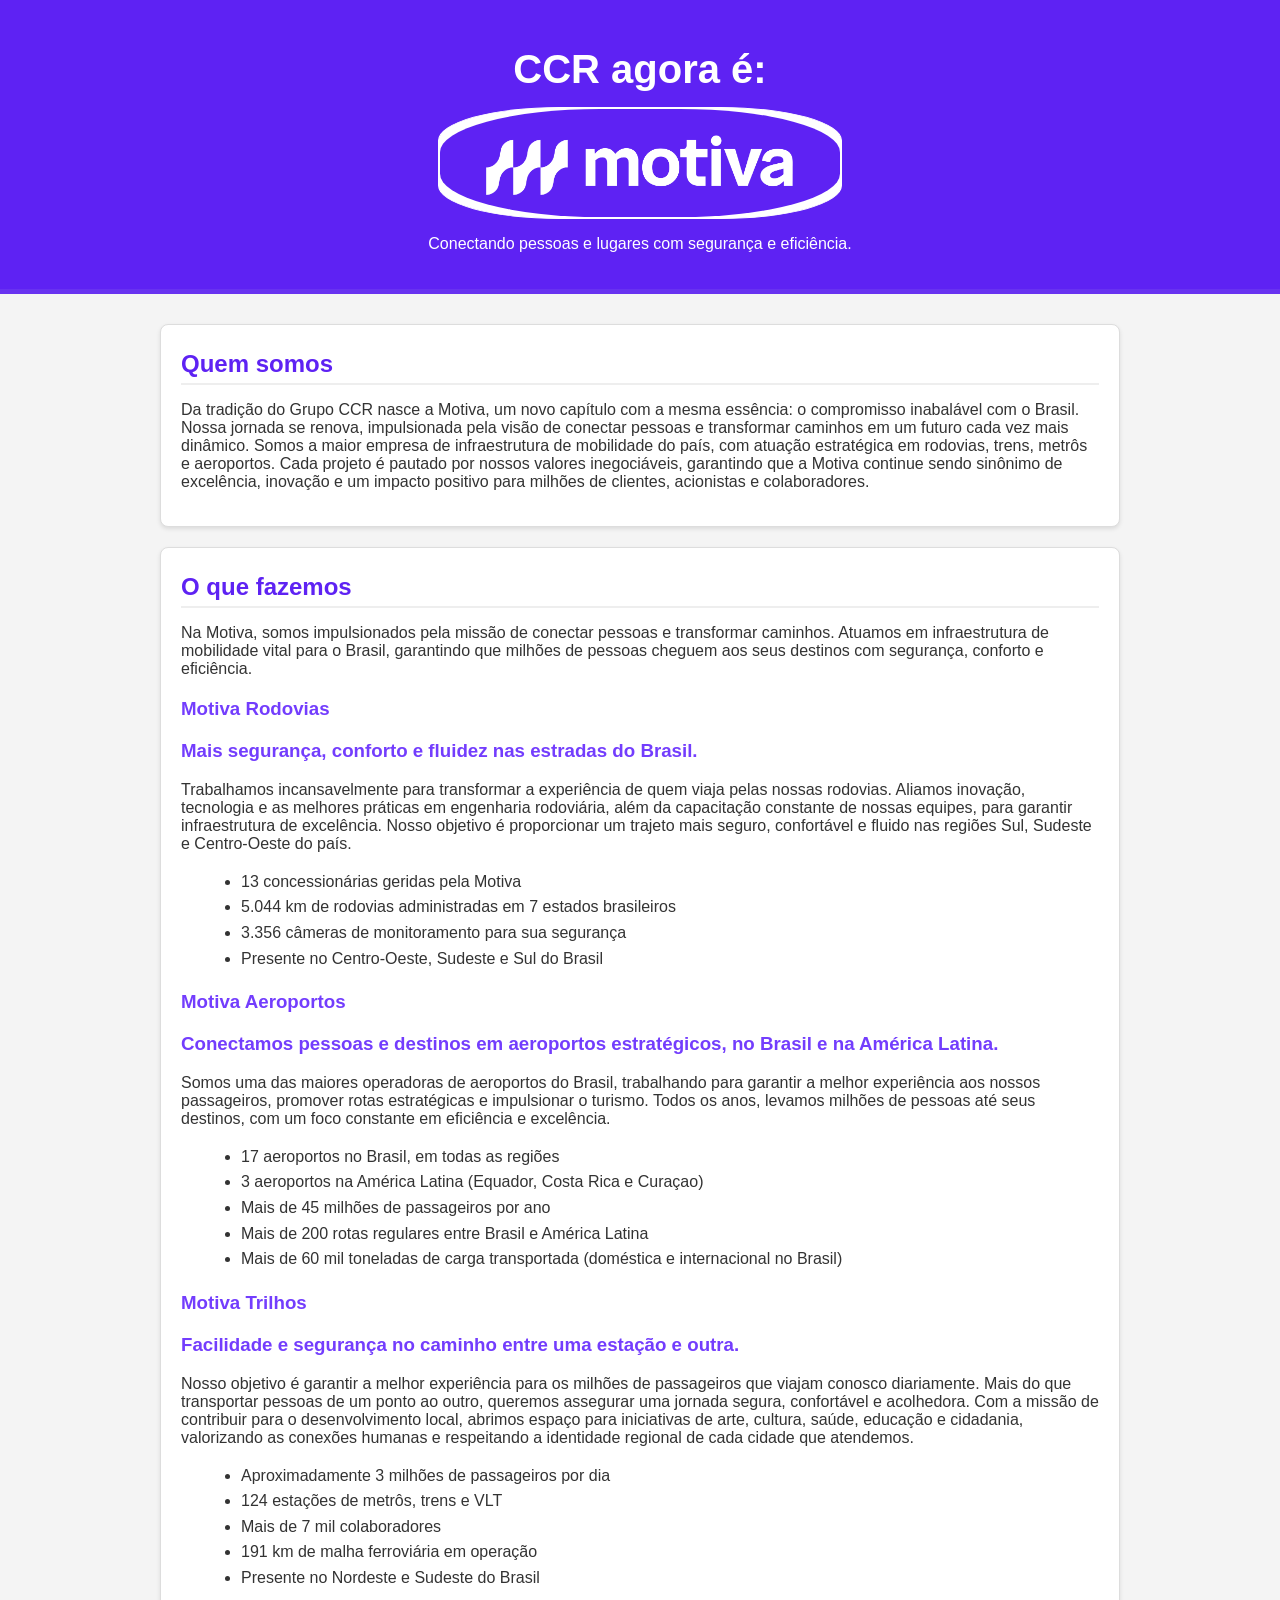
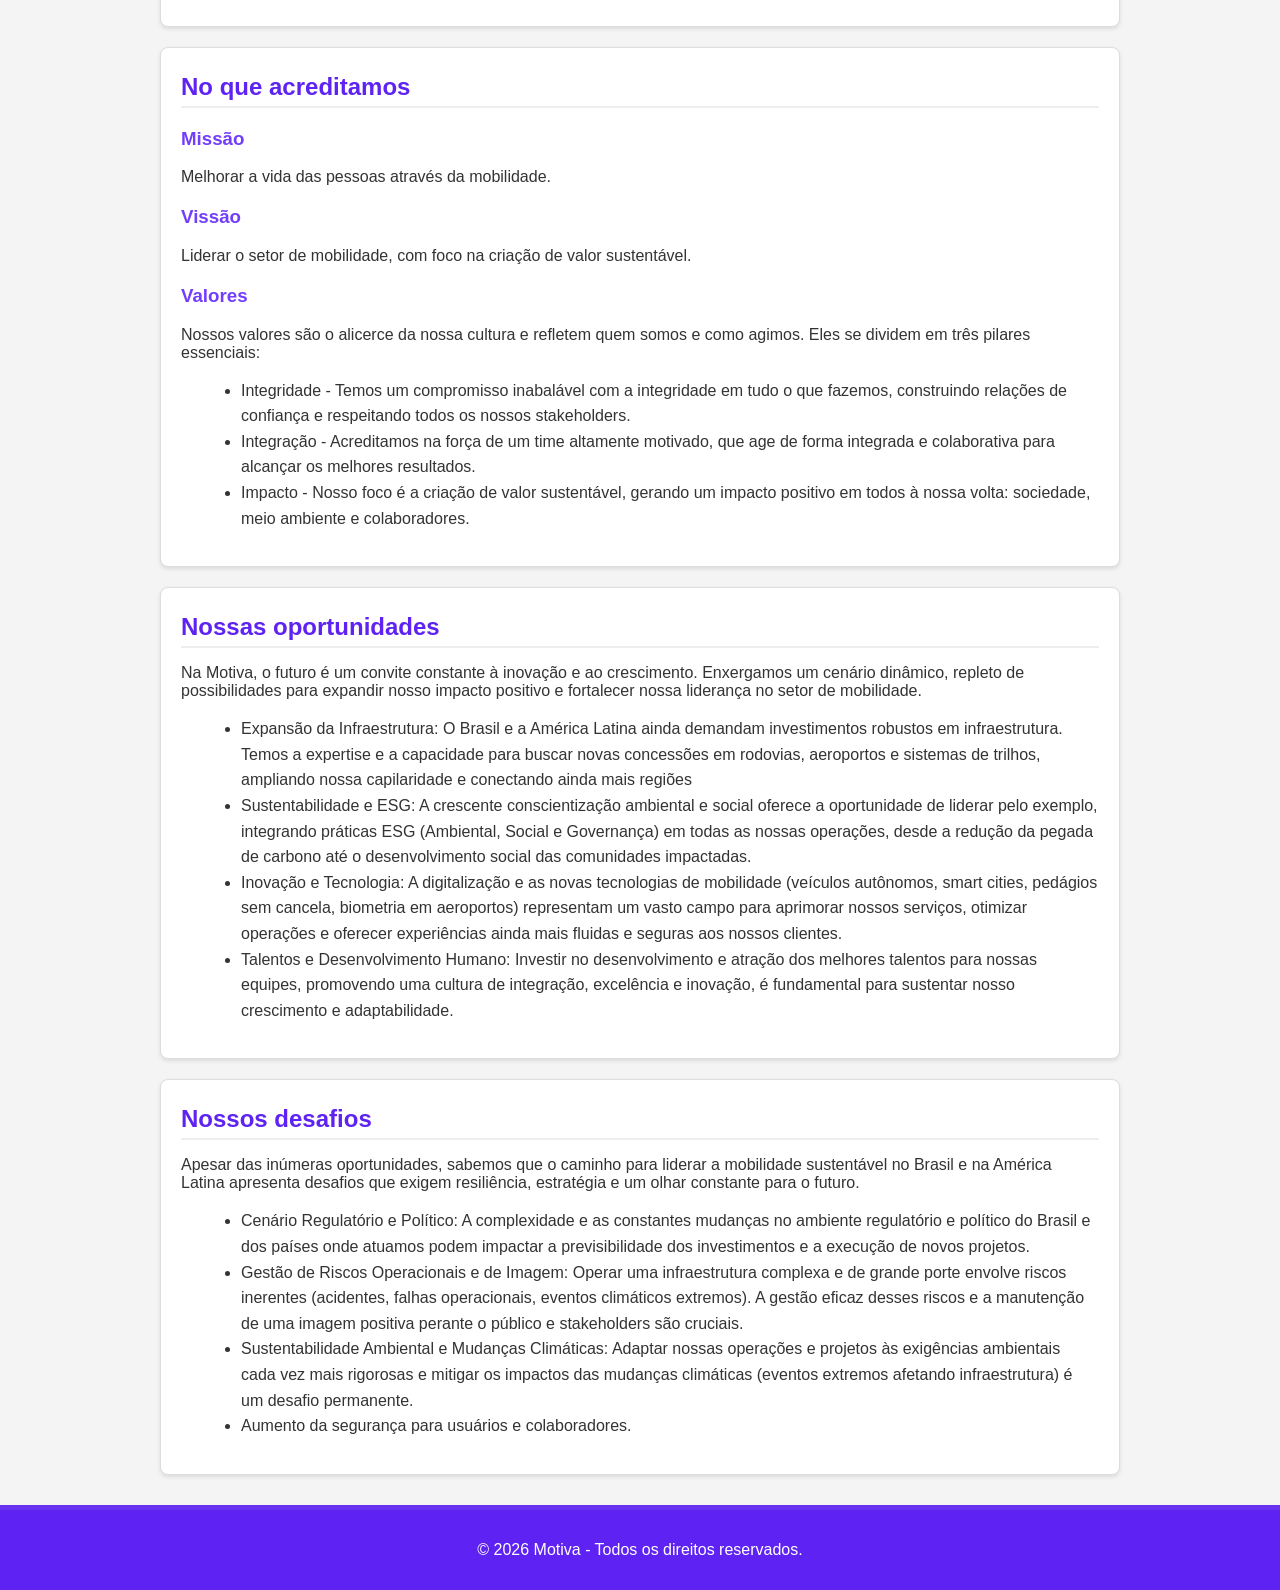
==== checkpoint2-da/index.html @ 9237e3c1 "adicionando atividade cp02" ====
<!DOCTYPE html>
<html lang="en">
<head>
    <meta charset="UTF-8">
    <meta name="viewport" content="width=device-width, initial-scale=1.0">
    <title>CCR Motiva - Mobilidade e Infraestrutura</title>
    <link rel="stylesheet" href="style.css">
</head>
<body>
    <div class="header">
        <h1>CCR agora é: </h1>
        <div class="logo">
            <img src="assets/logo_motiva.png" alt="Logo motiva">
        </div>
        <p>Conectando pessoas e lugares com segurança e eficiência.</p>
    </div>

    <div class="container">
        <div class="section">
            <h2>Quem somos</h2>
            <p>Da tradição do Grupo CCR nasce a Motiva, um novo capítulo com a mesma essência: o compromisso inabalável com o Brasil. Nossa jornada se renova, impulsionada pela visão de conectar pessoas e transformar caminhos em 
                um futuro cada vez mais dinâmico. Somos a maior empresa de infraestrutura de mobilidade do país, com atuação estratégica em rodovias, trens, metrôs e aeroportos. Cada projeto é pautado por nossos valores inegociáveis, 
                garantindo que a Motiva continue sendo sinônimo de excelência, inovação e um impacto positivo para milhões de clientes, acionistas e colaboradores.</p>
        </div>
        <div class="section">
            <h2>O que fazemos</h2>
            <p>Na Motiva, somos impulsionados pela missão de conectar pessoas e transformar caminhos. Atuamos em infraestrutura de mobilidade vital para o Brasil, garantindo que milhões de pessoas cheguem aos seus destinos com 
                segurança, conforto e eficiência.</p>
            <h3>Motiva Rodovias</h3>
            <h3>Mais segurança, conforto e fluidez nas estradas do Brasil.</h3>
            <p>Trabalhamos incansavelmente para transformar a experiência de quem viaja pelas nossas rodovias. Aliamos inovação, tecnologia e as melhores práticas em engenharia rodoviária, além da capacitação constante de nossas 
                equipes, para garantir infraestrutura de excelência. Nosso objetivo é proporcionar um trajeto mais seguro, confortável e fluido nas regiões Sul, Sudeste e Centro-Oeste do país.</p>
            <ul>
                <li>13 concessionárias geridas pela Motiva</li>
                <li>5.044 km de rodovias administradas em 7 estados brasileiros</li>
                <li>3.356 câmeras de monitoramento para sua segurança</li>
                <li>Presente no Centro-Oeste, Sudeste e Sul do Brasil</li>
            </ul>
            <h3>Motiva Aeroportos</h3>
            <h3>Conectamos pessoas e destinos em aeroportos estratégicos, no Brasil e na América Latina.</h3>
            <p>Somos uma das maiores operadoras de aeroportos do Brasil, trabalhando para garantir a melhor experiência aos nossos passageiros, promover rotas estratégicas e impulsionar o turismo. Todos os anos, levamos milhões 
                de pessoas até seus destinos, com um foco constante em eficiência e excelência.</p>
            <ul>
                <li>17 aeroportos no Brasil, em todas as regiões</li>
                <li>3 aeroportos na América Latina (Equador, Costa Rica e Curaçao)</li>
                <li>Mais de 45 milhões de passageiros por ano</li>
                <li>Mais de 200 rotas regulares entre Brasil e América Latina</li>
                <li>Mais de 60 mil toneladas de carga transportada (doméstica e internacional no Brasil)</li>
            </ul>
            <h3>Motiva Trilhos</h3>
            <h3>Facilidade e segurança no caminho entre uma estação e outra.</h3>
            <p>Nosso objetivo é garantir a melhor experiência para os milhões de passageiros que viajam conosco diariamente. Mais do que transportar pessoas de um ponto ao outro, queremos assegurar uma jornada segura, confortável
                 e acolhedora. Com a missão de contribuir para o desenvolvimento local, abrimos espaço para iniciativas de arte, cultura, saúde, educação e cidadania, valorizando as conexões humanas e respeitando a identidade regional de cada cidade que atendemos.</p>
            <ul>
                <li>Aproximadamente 3 milhões de passageiros por dia</li>
                <li>124 estações de metrôs, trens e VLT</li>
                <li>Mais de 7 mil colaboradores</li>
                <li>191 km de malha ferroviária em operação</li>
                <li>Presente no Nordeste e Sudeste do Brasil</li>
            </ul>
        </div>
        <div class="section">
            <h2>No que acreditamos</h2>
            <h3>Missão</h3>
            <p>Melhorar a vida das pessoas através da mobilidade.</p>
            <h3>Vissão</h3>
            <p>Liderar o setor de mobilidade, com foco na criação de valor sustentável.</p>
            <h3>Valores</h3>
            <p>Nossos valores são o alicerce da nossa cultura e refletem quem somos e como agimos. Eles se dividem em três pilares essenciais:</p>
            <ul>
                <li>Integridade - Temos um compromisso inabalável com a integridade em tudo o que fazemos, construindo relações de confiança e respeitando todos os nossos stakeholders.</li>
                <li>Integração - Acreditamos na força de um time altamente motivado, que age de forma integrada e colaborativa para alcançar os melhores resultados.</li>
                <li>Impacto - Nosso foco é a criação de valor sustentável, gerando um impacto positivo em todos à nossa volta: sociedade, meio ambiente e colaboradores.</li>
            </ul>
        </div>
        <div class="section">
            <h2>Nossas oportunidades</h2>
            <p>Na Motiva, o futuro é um convite constante à inovação e ao crescimento. Enxergamos um cenário dinâmico, repleto de possibilidades para expandir nosso impacto positivo e fortalecer nossa liderança no setor de mobilidade.</p>
            <ul>
                <li>Expansão da Infraestrutura: O Brasil e a América Latina ainda demandam investimentos robustos em infraestrutura. Temos a expertise e a capacidade para buscar novas concessões em rodovias, aeroportos e sistemas de trilhos, ampliando nossa capilaridade e conectando ainda mais regiões</li>
                <li>Sustentabilidade e ESG: A crescente conscientização ambiental e social oferece a oportunidade de liderar pelo exemplo, integrando práticas ESG (Ambiental, Social e Governança) em todas as nossas operações, desde a redução da pegada de carbono até o desenvolvimento social das comunidades impactadas.</li>
                <li>Inovação e Tecnologia: A digitalização e as novas tecnologias de mobilidade (veículos autônomos, smart cities, pedágios sem cancela, biometria em aeroportos) representam um vasto campo para aprimorar nossos serviços, otimizar operações e oferecer experiências ainda mais fluidas e seguras aos nossos clientes.</li>
                <li>Talentos e Desenvolvimento Humano: Investir no desenvolvimento e atração dos melhores talentos para nossas equipes, promovendo uma cultura de integração, excelência e inovação, é fundamental para sustentar nosso crescimento e adaptabilidade.</li>
            </ul>
        </div>
        <div class="section">
            <h2>Nossos desafios</h2>
            <p>Apesar das inúmeras oportunidades, sabemos que o caminho para liderar a mobilidade sustentável no Brasil e na América Latina apresenta desafios que exigem resiliência, estratégia e um olhar constante para o futuro.</p>
            <ul>
                <li>Cenário Regulatório e Político: A complexidade e as constantes mudanças no ambiente regulatório e político do Brasil e dos países onde atuamos podem impactar a previsibilidade dos investimentos e a execução de novos projetos.</li>
                <li>Gestão de Riscos Operacionais e de Imagem: Operar uma infraestrutura complexa e de grande porte envolve riscos inerentes (acidentes, falhas operacionais, eventos climáticos extremos). A gestão eficaz desses riscos e a manutenção de uma imagem positiva perante o público e stakeholders são cruciais.</li>
                <li>Sustentabilidade Ambiental e Mudanças Climáticas: Adaptar nossas operações e projetos às exigências ambientais cada vez mais rigorosas e mitigar os impactos das mudanças climáticas (eventos extremos afetando infraestrutura) é um desafio permanente.</li>
                <li>Aumento da segurança para usuários e colaboradores.</li>
            </ul>
        </div>
    </div>

    <div class="footer">
        <p>&copy; 2026 Motiva - Todos os direitos reservados.</p>
    </div>
</body>
</html>
---- checkpoint2-da/style.css ----
body {
    font-family: Helvetica;
    margin: 0;
    padding: 0;
    background-color: #f4f4f4;
    color: #333;
}

.header {
    background-color: #5e22f3; /* Darker blue for header */
    color: white;
    padding: 20px;
    text-align: center;
    margin-bottom: 30px;
    border-bottom: 5px solid #6832f0;
}

.header h1 {
    margin-bottom: 15px;
    font-size: 40px;
}

.logo {
    background-color: white; /* Placeholder for logo */
    border-radius: 30%; /* Make it circular */
    margin: 0 auto 15px auto;
    display: flex;
    justify-content: center;
    align-items: center;
    border: 1px solid white; /* White border for the logo */
    padding: 1px; /* Padding inside the logo div */
    max-width: 400px; /* Example: limit the logo container to 100px wide */
    height: auto; /* Allow height to adjust automatically */
}

.logo img {
    max-width: 100%; /* Ensure the image doesn't overflow its parent */
    height: auto;    /* Maintain aspect ratio */
    display: block;  /* Remove extra space below the image */
    border-radius: 40%; /* Make the image itself circular if it's square */
}


.container {
    max-width: 960px;
    margin: 20px auto;
    padding: 0 20px;
}

.section {
    background-color: white;
    margin-bottom: 20px;
    padding: 20px;
    border: 1px solid #ddd;
    border-radius: 8px;
    box-shadow: 0 2px 4px rgba(0,0,0,0.1);
}

.section h2 {
    color: #5e22f3;
    border-bottom: 2px solid #eee;
    padding-bottom: 10px;
    margin-bottom: 15px;
}

.section h3 {
    color: #733dfd; /* Lighter blue for subheadings */
    margin-top: 20px;
}

ul {
    list-style-type: disc;
    margin-left: 20px;
    line-height: 1.6;
}

ol {
    list-style-type: decimal;
    margin-left: 20px;
    line-height: 1.6;
}

table.business-areas {
    width: 100%;
    border-collapse: collapse;
    margin-top: 15px;
}

table.business-areas th,
table.business-areas td {
    border: 1px solid #ddd;
    padding: 10px;
    text-align: left;
}

table.business-areas th {
    background-color: #f2f2f2;
    color: #5e22f3;
}

a {
    color: #5e22f3;
    text-decoration: none;
}

a:hover {
    text-decoration: underline;
}

.footer {
    background-color: #5e22f3;
    color: white;
    text-align: center;
    padding: 15px;
    margin-top: 30px;
    border-top: 5px solid #6832f0;
}

/* Box Model - demonstrating padding, margin, and border */
.section p, .section ul, .section table {
    margin-bottom: 15px; /* Margin below paragraphs, lists, and tables */
}

.section h2 {
    margin-top: 0; /* No top margin for the first h2 in a section */
    padding-top: 5px; /* Small padding at the top */
    padding-bottom: 5px; /* Small padding at the bottom */
}
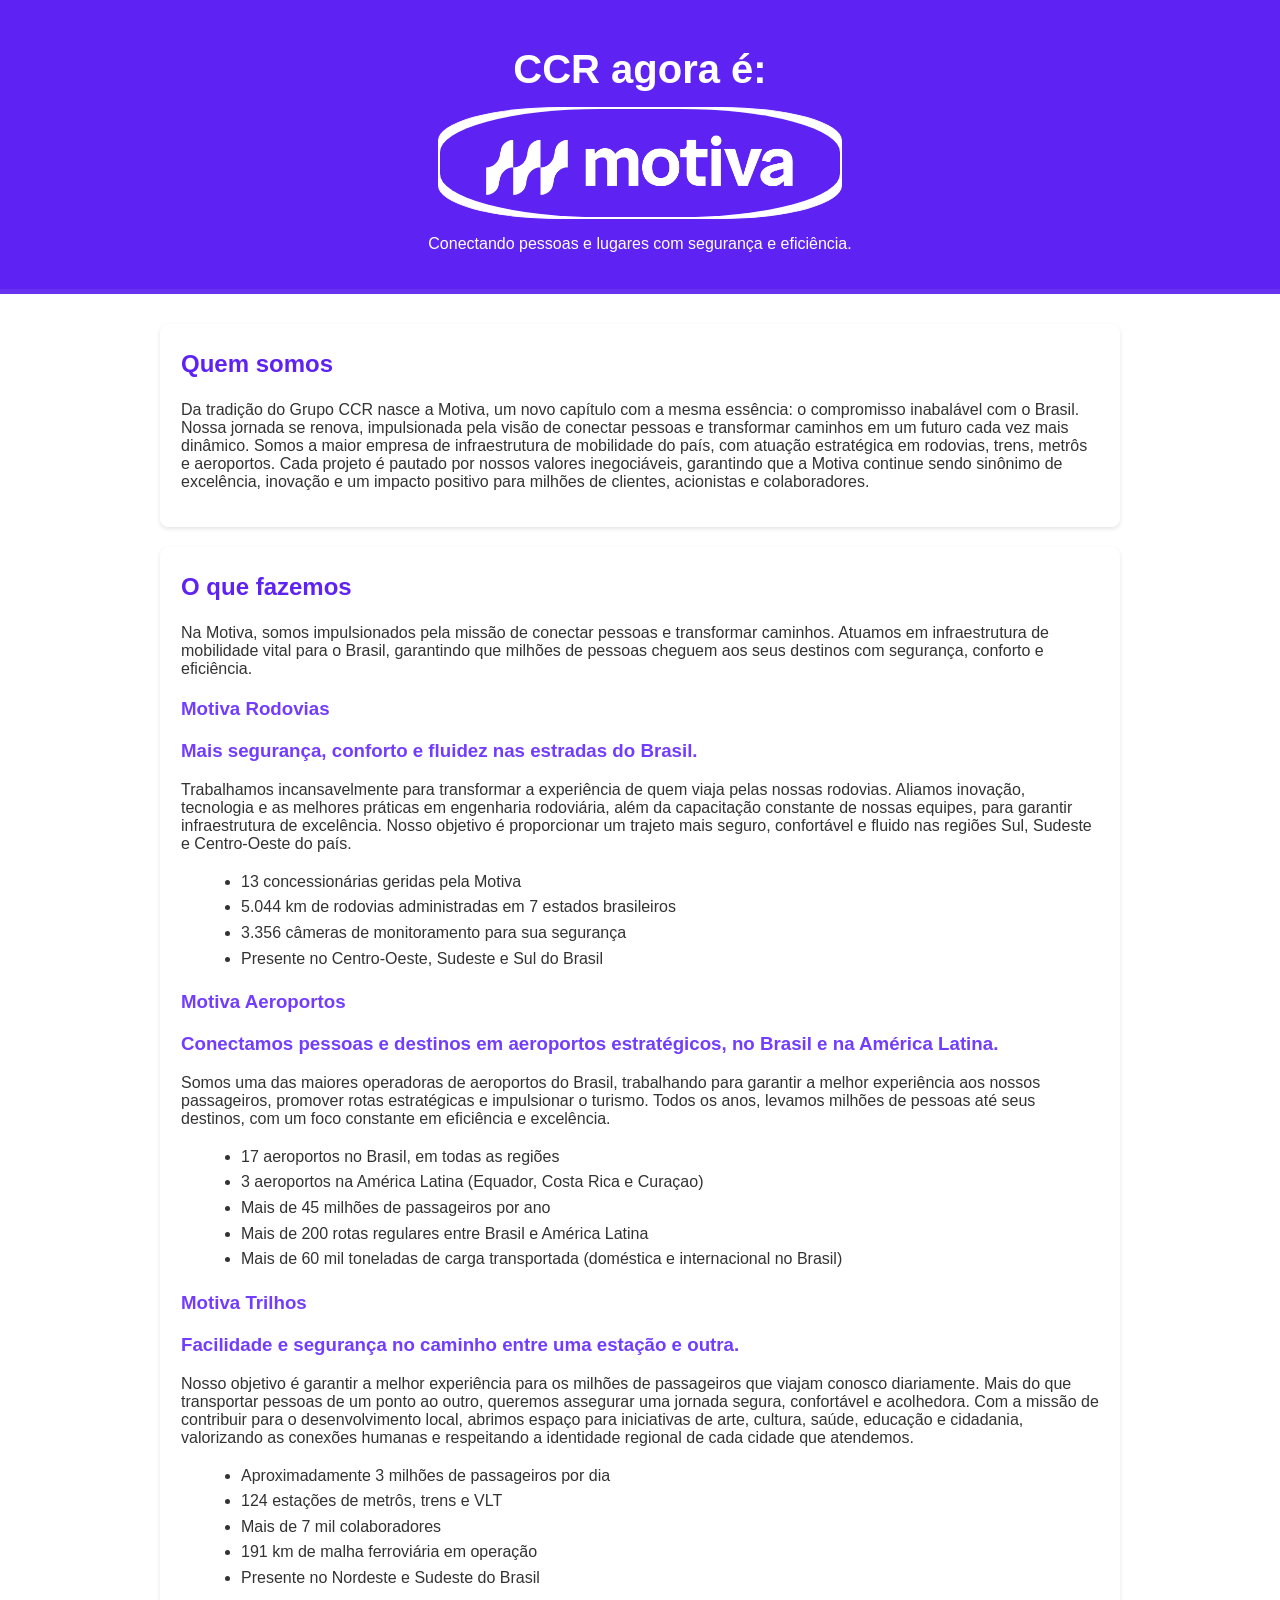
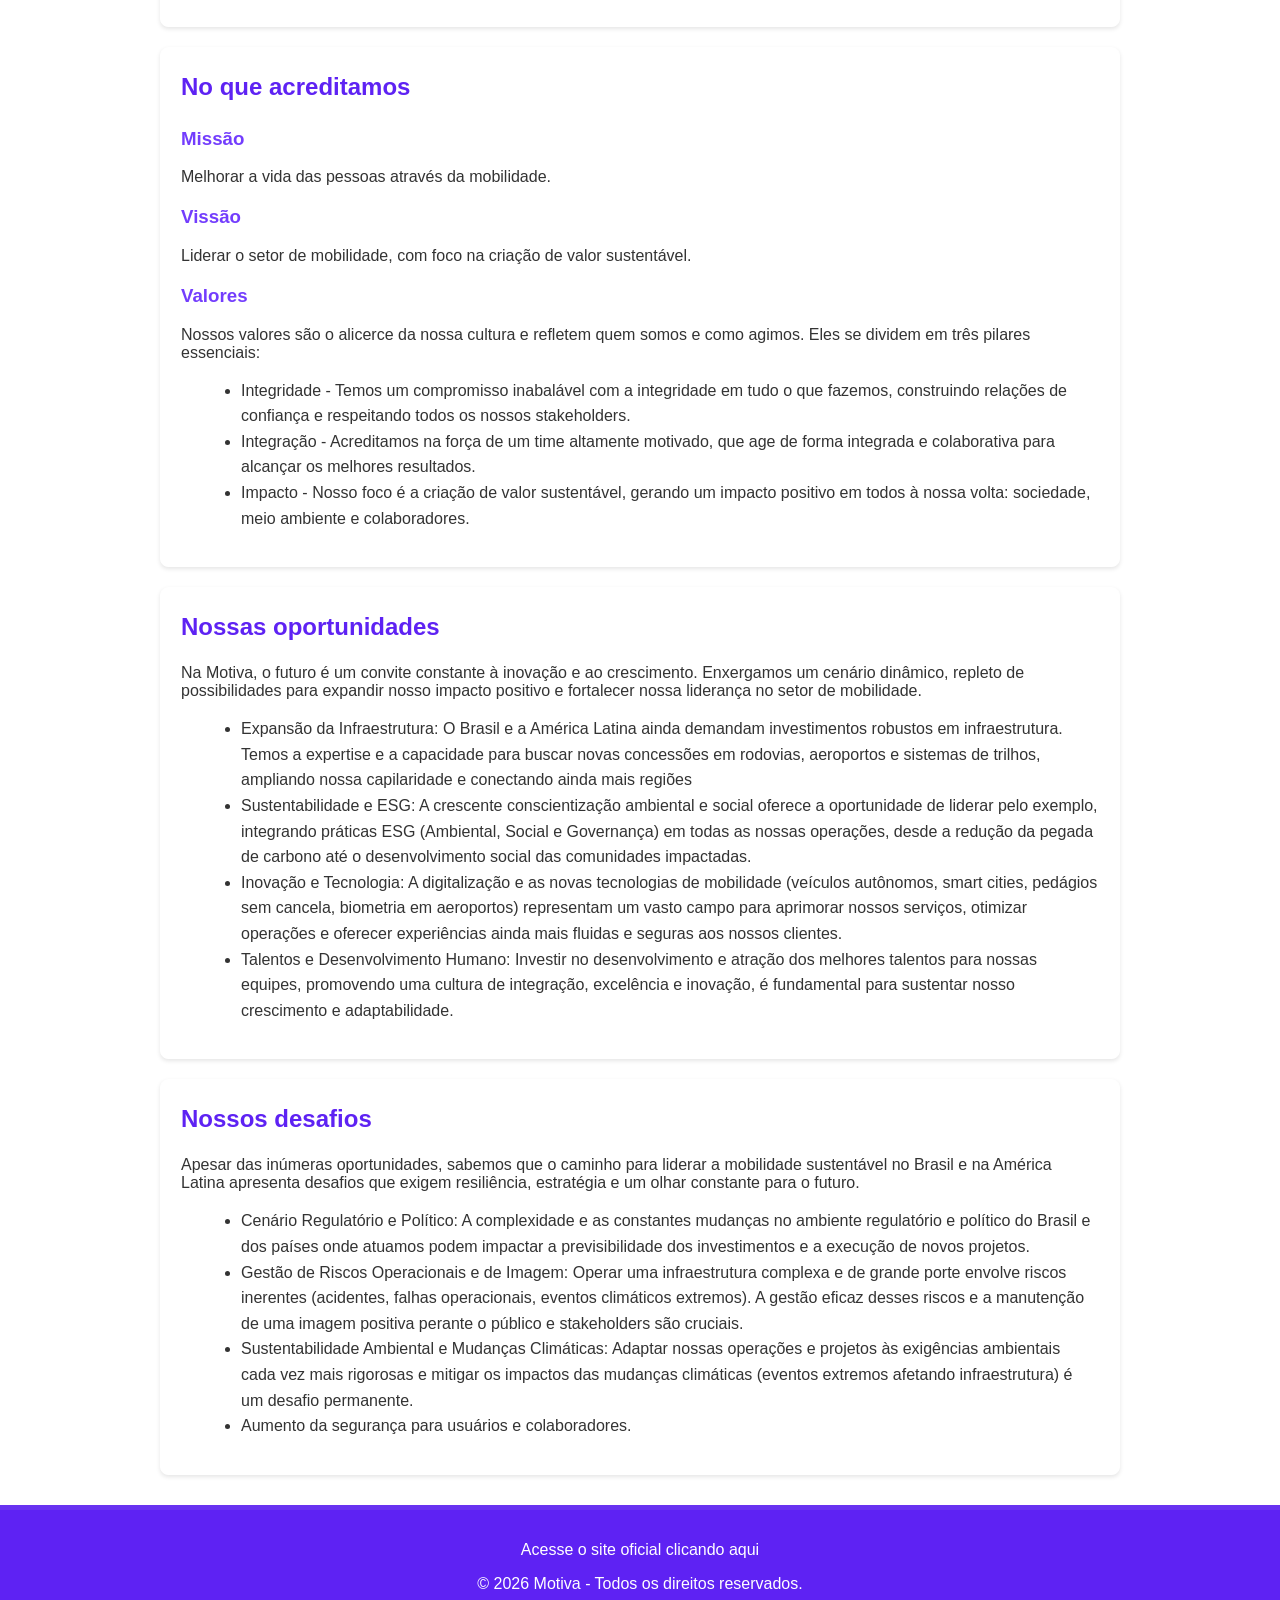
==== commit 18bb0875: "adicionando link e unificando cores" ====
--- a/checkpoint2-da/index.html
+++ b/checkpoint2-da/index.html
@@ -96,6 +96,7 @@
     </div>
 
     <div class="footer">
+        <p>Acesse o site oficial clicando <a href="https://www.motiva.com.br/">aqui</a></p>
         <p>&copy; 2026 Motiva - Todos os direitos reservados.</p>
     </div>
 </body>
--- a/checkpoint2-da/style.css
+++ b/checkpoint2-da/style.css
@@ -2,13 +2,13 @@
     font-family: Helvetica;
     margin: 0;
     padding: 0;
-    background-color: #f4f4f4;
+    background-color: #fff;
     color: #333;
 }
 
 .header {
-    background-color: #5e22f3; /* Darker blue for header */
-    color: white;
+    background-color: #5e22f3;
+    color: #fff;
     padding: 20px;
     text-align: center;
     margin-bottom: 30px;
@@ -21,23 +21,23 @@
 }
 
 .logo {
-    background-color: white; /* Placeholder for logo */
-    border-radius: 30%; /* Make it circular */
+    background-color: #fff; 
+    border-radius: 30%;
     margin: 0 auto 15px auto;
     display: flex;
     justify-content: center;
     align-items: center;
-    border: 1px solid white; /* White border for the logo */
-    padding: 1px; /* Padding inside the logo div */
-    max-width: 400px; /* Example: limit the logo container to 100px wide */
-    height: auto; /* Allow height to adjust automatically */
+    border: 1px solid #fff; 
+    padding: 1px;
+    max-width: 400px;
+    height: auto;
 }
 
 .logo img {
-    max-width: 100%; /* Ensure the image doesn't overflow its parent */
-    height: auto;    /* Maintain aspect ratio */
-    display: block;  /* Remove extra space below the image */
-    border-radius: 40%; /* Make the image itself circular if it's square */
+    max-width: 100%;
+    height: auto; 
+    display: block;
+    border-radius: 40%;
 }
 
 
@@ -48,23 +48,23 @@
 }
 
 .section {
-    background-color: white;
+    background-color: #fff;
     margin-bottom: 20px;
     padding: 20px;
-    border: 1px solid #ddd;
+    border: 1px solid #fff;
     border-radius: 8px;
     box-shadow: 0 2px 4px rgba(0,0,0,0.1);
 }
 
 .section h2 {
     color: #5e22f3;
-    border-bottom: 2px solid #eee;
+    border-bottom: 2px solid #fff;
     padding-bottom: 10px;
     margin-bottom: 15px;
 }
 
 .section h3 {
-    color: #733dfd; /* Lighter blue for subheadings */
+    color: #733dfd;
     margin-top: 20px;
 }
 
@@ -88,7 +88,7 @@
 
 table.business-areas th,
 table.business-areas td {
-    border: 1px solid #ddd;
+    border: 1px solid #fff;
     padding: 10px;
     text-align: left;
 }
@@ -99,7 +99,7 @@
 }
 
 a {
-    color: #5e22f3;
+    color: #fff;
     text-decoration: none;
 }
 
@@ -109,20 +109,19 @@
 
 .footer {
     background-color: #5e22f3;
-    color: white;
+    color: #fff;
     text-align: center;
     padding: 15px;
     margin-top: 30px;
     border-top: 5px solid #6832f0;
 }
 
-/* Box Model - demonstrating padding, margin, and border */
 .section p, .section ul, .section table {
-    margin-bottom: 15px; /* Margin below paragraphs, lists, and tables */
+    margin-bottom: 15px;
 }
 
 .section h2 {
-    margin-top: 0; /* No top margin for the first h2 in a section */
-    padding-top: 5px; /* Small padding at the top */
-    padding-bottom: 5px; /* Small padding at the bottom */
+    margin-top: 0;
+    padding-top: 5px;
+    padding-bottom: 5px;
 }
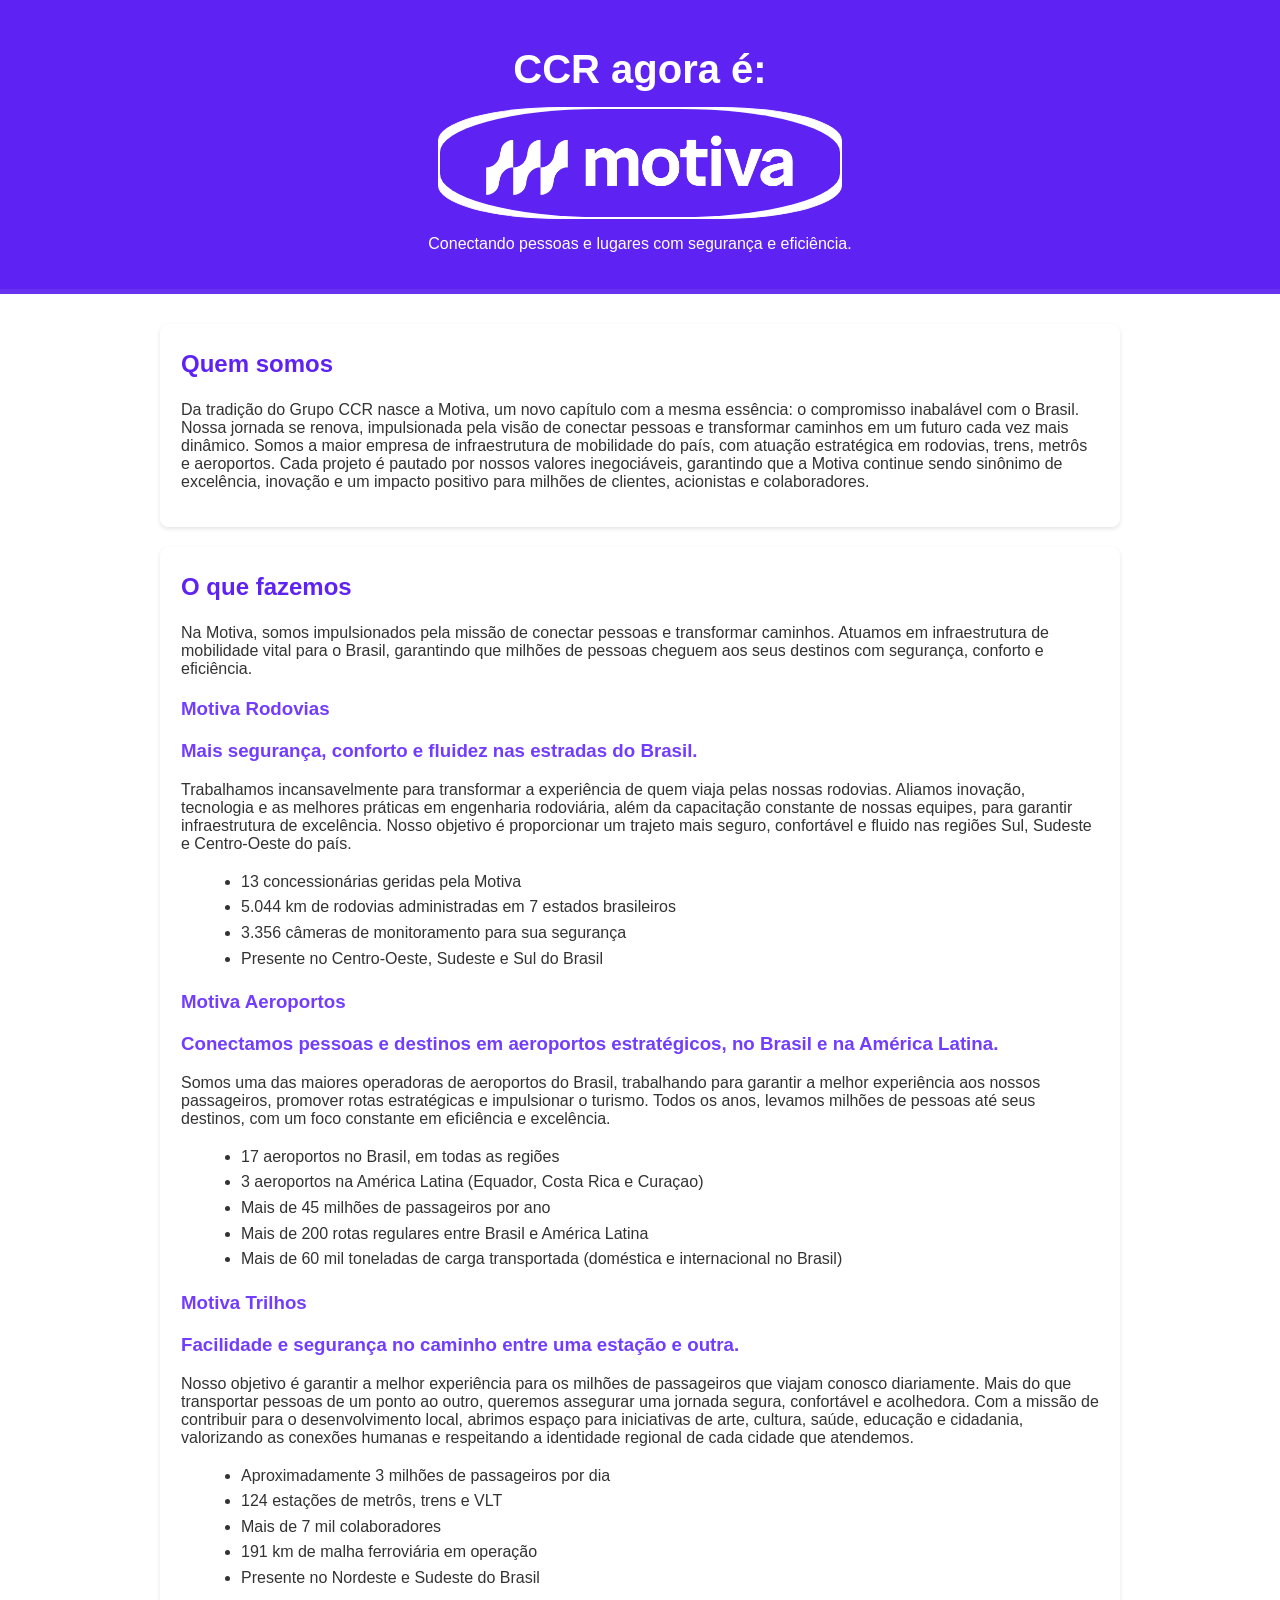
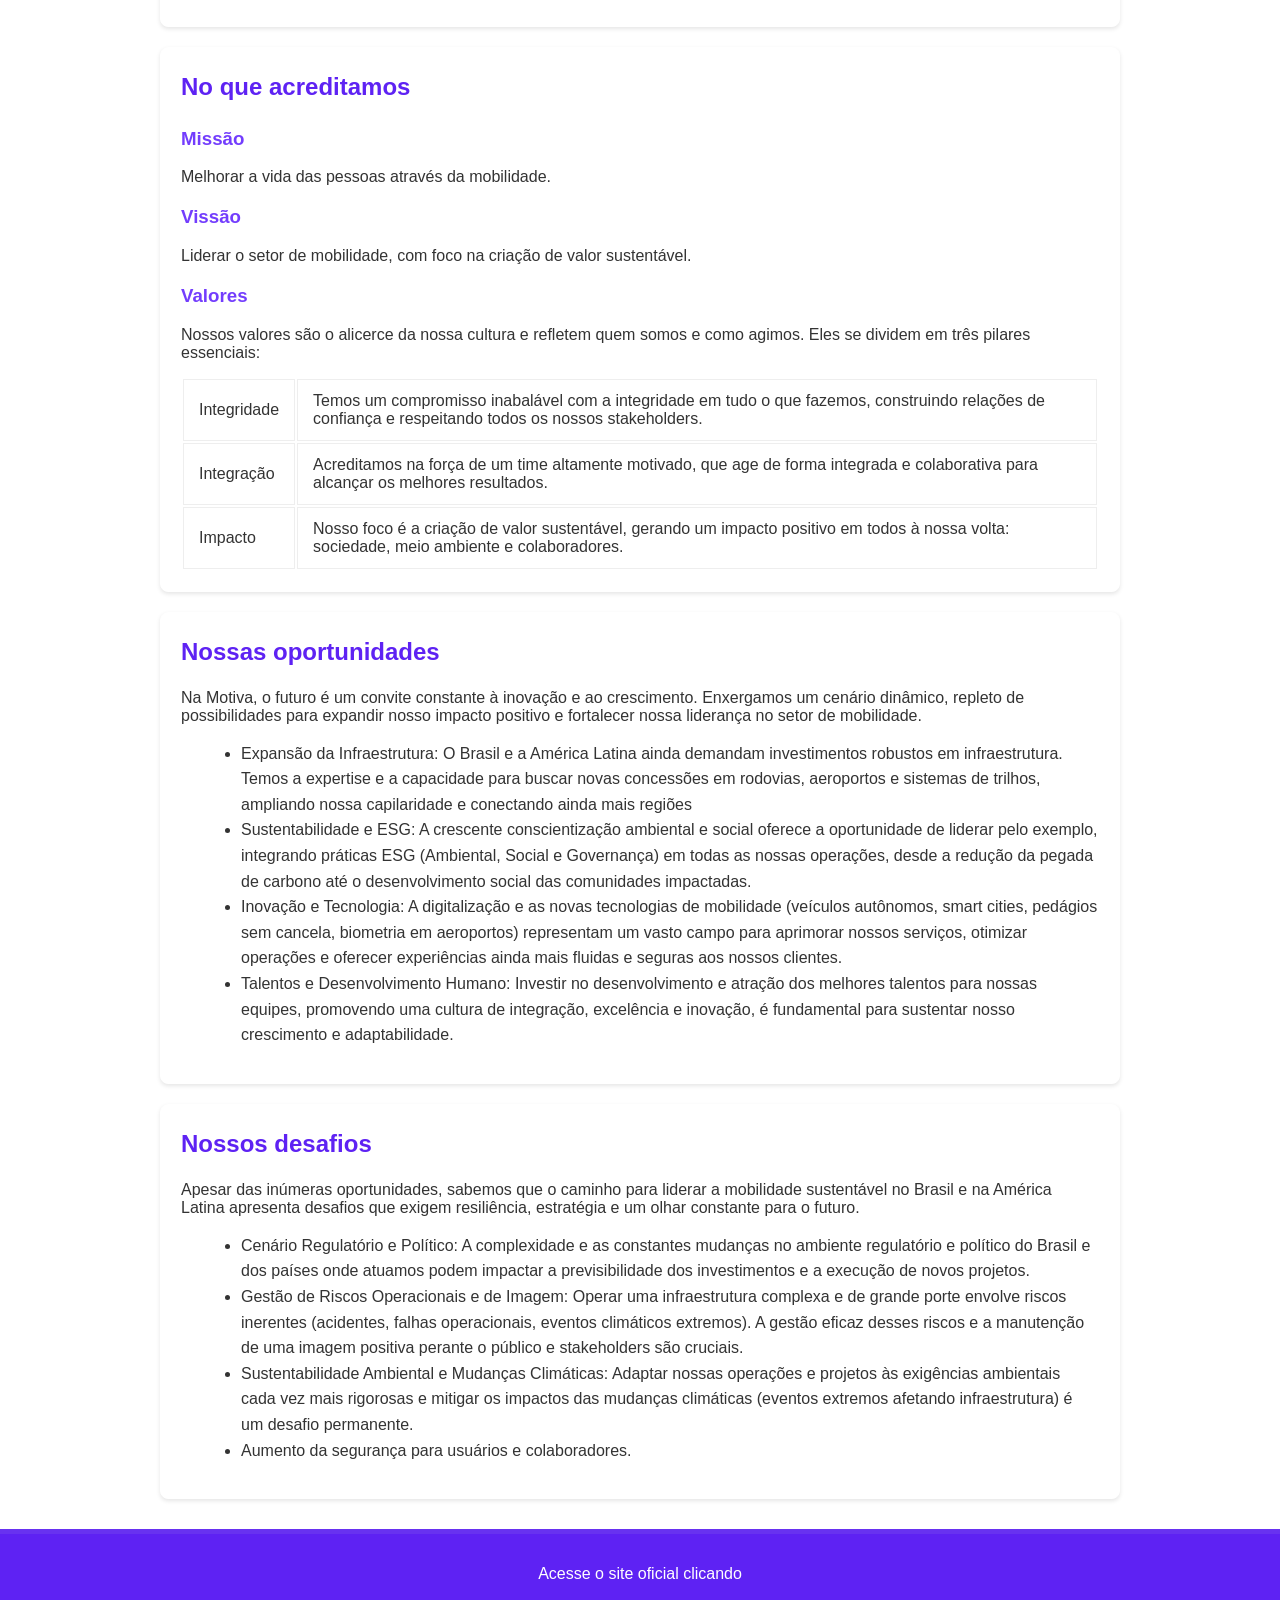
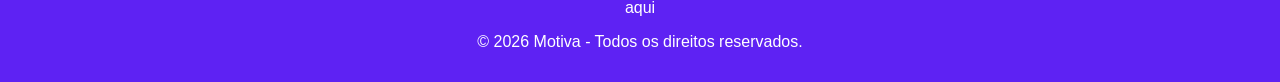
==== commit e6c2c0c2: "ajustes finais" ====
--- a/checkpoint2-da/index.html
+++ b/checkpoint2-da/index.html
@@ -67,11 +67,20 @@
             <p>Liderar o setor de mobilidade, com foco na criação de valor sustentável.</p>
             <h3>Valores</h3>
             <p>Nossos valores são o alicerce da nossa cultura e refletem quem somos e como agimos. Eles se dividem em três pilares essenciais:</p>
-            <ul>
-                <li>Integridade - Temos um compromisso inabalável com a integridade em tudo o que fazemos, construindo relações de confiança e respeitando todos os nossos stakeholders.</li>
-                <li>Integração - Acreditamos na força de um time altamente motivado, que age de forma integrada e colaborativa para alcançar os melhores resultados.</li>
-                <li>Impacto - Nosso foco é a criação de valor sustentável, gerando um impacto positivo em todos à nossa volta: sociedade, meio ambiente e colaboradores.</li>
-            </ul>
+            <table>
+                <tr>
+            <td>Integridade</td>
+            <td>Temos um compromisso inabalável com a integridade em tudo o que fazemos, construindo relações de confiança e respeitando todos os nossos stakeholders.</td>
+        </tr>
+        <tr>
+            <td>Integração</td>
+            <td>Acreditamos na força de um time altamente motivado, que age de forma integrada e colaborativa para alcançar os melhores resultados.</td>
+        </tr>
+        <tr>
+            <td>Impacto</td>
+            <td>Nosso foco é a criação de valor sustentável, gerando um impacto positivo em todos à nossa volta: sociedade, meio ambiente e colaboradores.</td>
+        </tr>
+            </table>
         </div>
         <div class="section">
             <h2>Nossas oportunidades</h2>
@@ -96,7 +105,7 @@
     </div>
 
     <div class="footer">
-        <p>Acesse o site oficial clicando <a href="https://www.motiva.com.br/">aqui</a></p>
+        <p>Acesse o site oficial clicando</p><a href="https://www.motiva.com.br/">aqui</a>
         <p>&copy; 2026 Motiva - Todos os direitos reservados.</p>
     </div>
 </body>
--- a/checkpoint2-da/style.css
+++ b/checkpoint2-da/style.css
@@ -80,22 +80,14 @@
     line-height: 1.6;
 }
 
-table.business-areas {
-    width: 100%;
-    border-collapse: collapse;
-    margin-top: 15px;
+table {
+    border-radius: 8px;
 }
 
-table.business-areas th,
-table.business-areas td {
-    border: 1px solid #fff;
-    padding: 10px;
+td {
+    padding: 12px 15px;
+    border: 1px solid #eee;
     text-align: left;
-}
-
-table.business-areas th {
-    background-color: #f2f2f2;
-    color: #5e22f3;
 }
 
 a {
@@ -116,7 +108,7 @@
     border-top: 5px solid #6832f0;
 }
 
-.section p, .section ul, .section table {
+.section p, .section ul{
     margin-bottom: 15px;
 }
 
@@ -124,4 +116,4 @@
     margin-top: 0;
     padding-top: 5px;
     padding-bottom: 5px;
-}
+}
